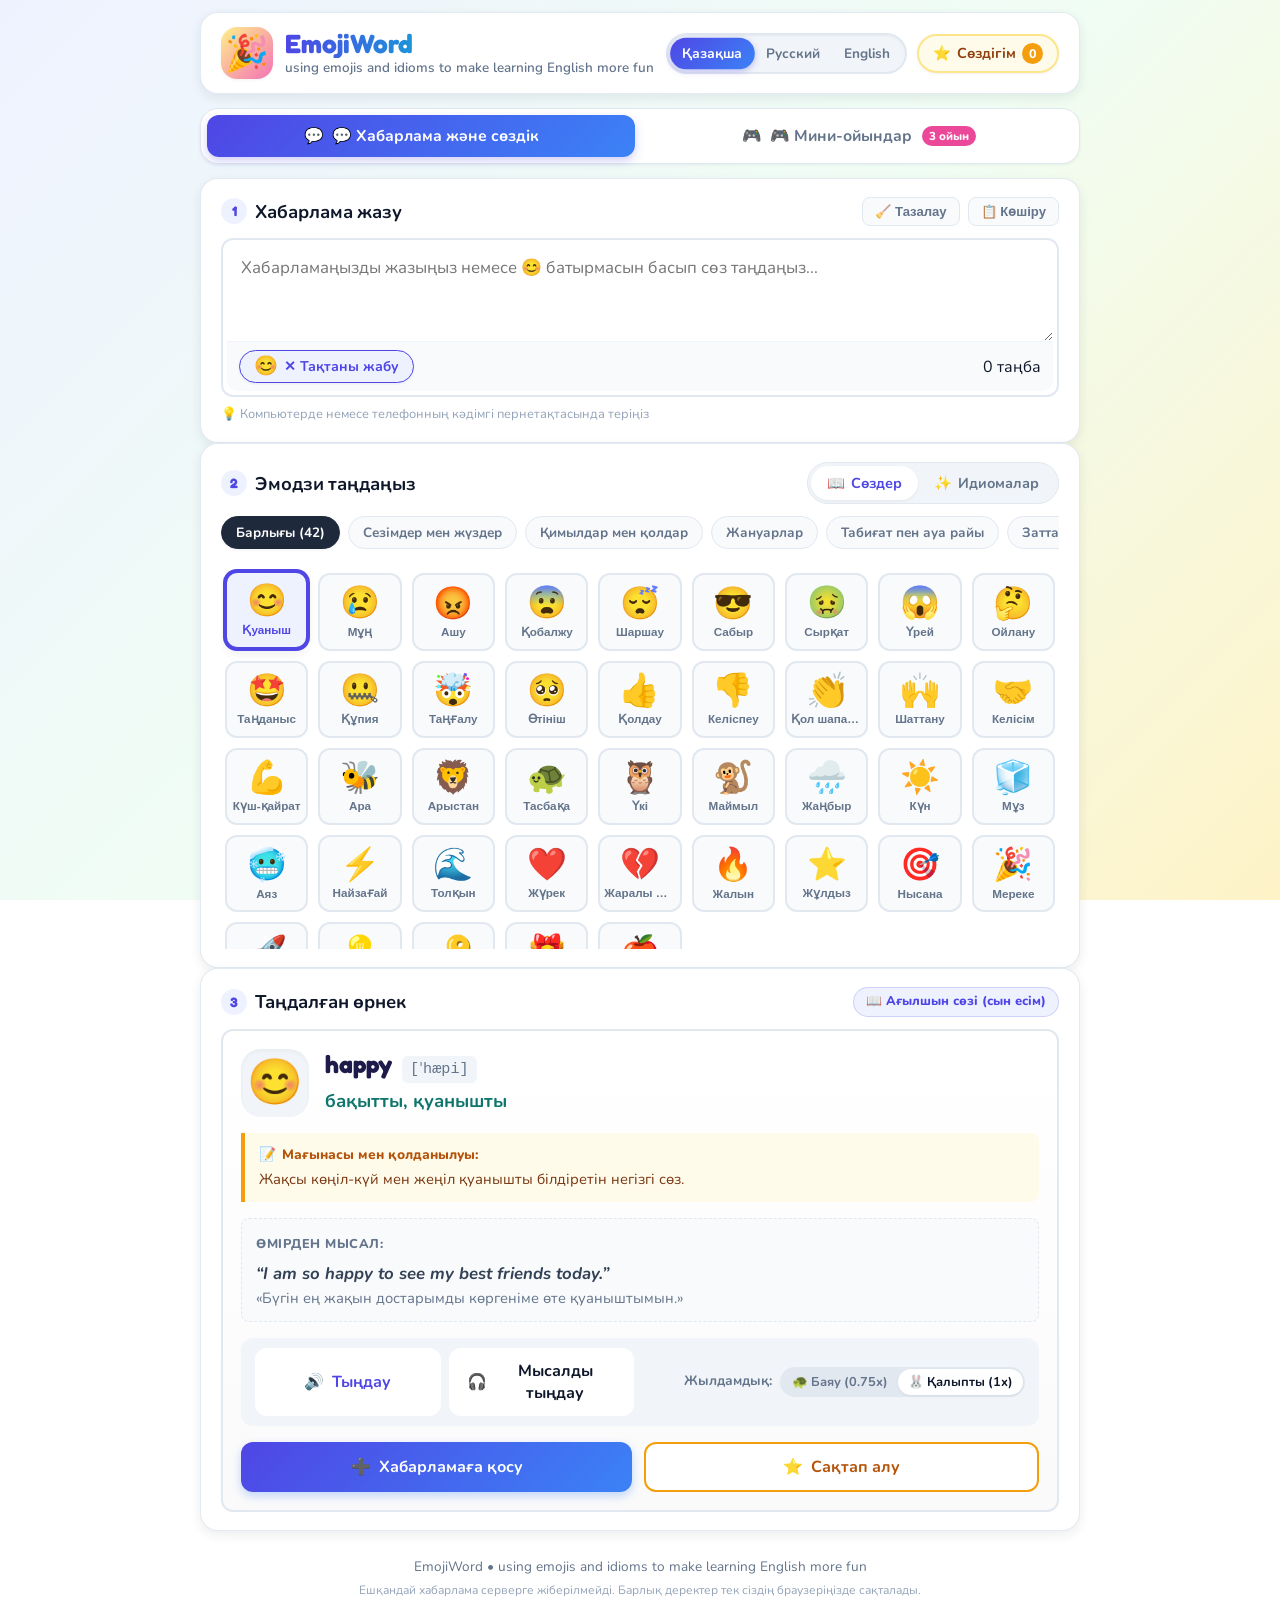
==== index.html @ 50c8aa2b "Add files via upload" ====
<!DOCTYPE html>
<html lang="kk">
<head>
  <meta charset="UTF-8">
  <meta name="viewport" content="width=device-width, initial-scale=1.0, maximum-scale=1.0, user-scalable=no">
  <title>EmojiWord — using emojis and idioms to make learning English more fun</title>
  <link rel="stylesheet" href="style.css">
  <link rel="preconnect" href="https://fonts.googleapis.com">
  <link rel="preconnect" href="https://fonts.gstatic.com" crossorigin>
  <link href="https://fonts.googleapis.com/css2?family=Fredoka:wght@500;600;700&family=Nunito:wght@400;600;700;800&display=swap" rel="stylesheet">
</head>
<body>
  <div class="app-container">
    
    <!-- Шапка приложения -->
    <header class="app-header">
      <div class="header-brand">
        <div class="brand-logo" aria-hidden="true">🎉</div>
        <div class="brand-text">
          <h1 class="brand-title">EmojiWord</h1>
          <!-- Точный неизменный английский подзаголовок по требованию -->
          <p class="brand-subtitle" id="brand-subtitle">using emojis and idioms to make learning English more fun</p>
        </div>
      </div>

      <div class="header-controls">
        <!-- Заметный переключатель языков: Қазақша / Русский / English -->
        <div class="lang-selector-group" role="group" aria-label="Тілді таңдау / Выбор языка / Language selection">
          <button type="button" class="lang-btn active" data-lang="kk" title="Қазақ тілі">Қазақша</button>
          <button type="button" class="lang-btn" data-lang="ru" title="Русский язык">Русский</button>
          <button type="button" class="lang-btn" data-lang="en" title="English language">English</button>
        </div>

        <button id="open-favorites-btn" class="btn-favorites" title="Сақталған сөздік">
          <span class="star-icon">⭐</span>
          <span class="fav-label" id="fav-label">Сөздігім</span>
          <span id="fav-counter" class="fav-badge">0</span>
        </button>
      </div>
    </header>

    <!-- Основные разделы: Вкладки переключения «Чат / Сөздік» и «Мини-ойындар» -->
    <nav class="app-nav" aria-label="Басты мәзір">
      <button type="button" id="tab-messenger-btn" class="nav-tab-btn active">
        <span class="tab-icon">💬</span>
        <span class="tab-title" id="tab-messenger-text">Хабарлама және сөздік</span>
      </button>
      <button type="button" id="tab-games-btn" class="nav-tab-btn">
        <span class="tab-icon">🎮</span>
        <span class="tab-title" id="tab-games-text">Мини-ойындар</span>
        <span class="games-badge">3 ойын</span>
      </button>
    </nav>

    <!-- ОСНОВНОЙ КОНТЕНТ -->
    <main class="app-main">

      <!-- ========================================================
           РАЗДЕЛ 1: МЕССЕНДЖЕР И УЧЕБНАЯ ПАНЕЛЬ ЭМОДЗИ
           ======================================================== -->
      <div id="view-messenger" class="app-view">
        
        <!-- Поле ввода в стиле мессенджера (без самодельной буквенной клавиатуры!) -->
        <section class="section-composer card-box" aria-labelledby="composer-heading">
          <div class="section-header-compact">
            <h2 id="composer-heading" class="section-title">
              <span class="step-num">1</span>
              <span id="composer-heading-text">Хабарлама жазу</span>
            </h2>
            <div class="composer-tools">
              <button id="clear-text-btn" class="btn-tool" title="Мәтінді тазалау">
                🧹 Тазалау
              </button>
              <button id="copy-text-btn" class="btn-tool" title="Көшіріп алу">
                📋 Көшіру
              </button>
            </div>
          </div>

          <!-- Контейнер ввода сообщения с кнопкой вызова эмодзи-панели -->
          <div class="messenger-input-box">
            <textarea 
              id="message-input" 
              placeholder="Хабарламаңызды жазыңыз немесе 😊 батырмасын басып сөз таңдаңыз..." 
              rows="3" 
              aria-label="Хабарлама енгізу"></textarea>

            <div class="messenger-action-bar">
              <button type="button" id="toggle-emoji-panel-btn" class="btn-toggle-emoji active" title="Эмодзи тақтасын ашу/жабу">
                <span class="emoji-btn-icon">😊</span>
                <span id="toggle-emoji-label">Эмодзи тақтасы</span>
              </button>
              <div class="input-info-wrap">
                <span id="char-counter" class="counter-text">0 таңба</span>
              </div>
            </div>
          </div>
          <p class="input-hint" id="input-hint">💡 Компьютерде немесе телефонның кәдімгі пернетақтасында теріңіз</p>
        </section>

        <!-- Учебная панель эмодзи с фильтром категорий (40+ эмодзи) -->
        <section id="emoji-panel-container" class="section-emoji-selector card-box" aria-labelledby="emoji-heading">
          <div class="selector-top-bar">
            <h2 id="emoji-heading" class="section-title">
              <span class="step-num">2</span>
              <span id="emoji-heading-text">Эмодзи таңдаңыз</span>
            </h2>
            
            <!-- Переключатель режима: Слова / Идиомы -->
            <div class="mode-toggle-group" role="tablist" aria-label="Оқу режимін таңдау">
              <button id="mode-words-btn" class="mode-btn active" role="tab" aria-selected="true">
                <span class="mode-icon">📖</span>
                <span class="mode-text" id="mode-words-text">Сөздер</span>
              </button>
              <button id="mode-idioms-btn" class="mode-btn" role="tab" aria-selected="false">
                <span class="mode-icon">✨</span>
                <span class="mode-text" id="mode-idioms-text">Идиомалар</span>
              </button>
            </div>
          </div>

          <!-- Фильтры категорий эмодзи -->
          <div class="category-chips-bar" role="tablist" aria-label="Эмодзи санаттары">
            <button type="button" class="category-chip active" data-category="all" id="cat-all-btn">Барлығы (42)</button>
            <button type="button" class="category-chip" data-category="faces" id="cat-faces-btn">Сезімдер мен жүздер</button>
            <button type="button" class="category-chip" data-category="gestures" id="cat-gestures-btn">Қимылдар мен қолдар</button>
            <button type="button" class="category-chip" data-category="animals" id="cat-animals-btn">Жануарлар</button>
            <button type="button" class="category-chip" data-category="nature" id="cat-nature-btn">Табиғат</button>
            <button type="button" class="category-chip" data-category="objects" id="cat-objects-btn">Заттар мен белгілер</button>
          </div>

          <!-- Сетка из 42 эмодзи -->
          <div class="emoji-grid" id="emoji-grid" role="group" aria-label="Эмодзилер жинағы">
            <!-- Генерируется из data.js на текущем языке -->
          </div>
        </section>

        <!-- Карточка выбранного выражения -->
        <section class="section-card card-box" aria-labelledby="card-heading">
          <div class="section-header-compact">
            <h2 id="card-heading" class="section-title">
              <span class="step-num">3</span>
              <span id="card-heading-text">Таңдалған өрнек</span>
            </h2>
            <span id="card-badge" class="badge-mode">📖 Ағылшын сөзі</span>
          </div>

          <div class="expression-card" id="expression-card">
            <!-- Эмодзи, Слово (всегда EN), Транскрипция, Перевод -->
            <div class="card-hero">
              <div class="card-emoji-bubble" id="card-emoji">😊</div>
              <div class="card-hero-info">
                <div class="card-title-row">
                  <h3 class="card-term" id="card-term">happy</h3>
                  <span class="card-transcription" id="card-transcription">[ˈhæpi]</span>
                </div>
                <div class="card-translation" id="card-translation">бақытты, қуанышты</div>
              </div>
            </div>

            <!-- Блок нюанса смысла / фишки идиомы -->
            <div class="nuance-panel" id="nuance-panel">
              <div class="nuance-title">
                <span id="nuance-icon">💡</span>
                <span id="nuance-header">Мағынасы мен қолданылуы:</span>
              </div>
              <p class="nuance-text" id="card-nuance">
                Жақсы көңіл-күй мен қуанышты білдіретін негізгі сөз.
              </p>
            </div>

            <!-- Блок примера: английское предложение + перевод -->
            <div class="example-panel">
              <div class="example-header">
                <span class="example-tag" id="example-tag">Өмірден мысал:</span>
              </div>
              <div class="example-content">
                <p class="example-en" id="card-example">I am so happy to see my best friends today.</p>
                <p class="example-ru" id="card-example-ru">Бүгін ең жақын достарымды көргеніме өте қуаныштымын.</p>
              </div>
            </div>

            <!-- Управление озвучкой -->
            <div class="speech-controls-panel">
              <div class="speech-buttons">
                <button id="speak-term-btn" class="btn-action btn-speak" title="Сөздің айтылуын тыңдау">
                  <span class="btn-icon">🔊</span>
                  <span class="btn-label" id="speak-term-label">Тыңдау</span>
                </button>
                <button id="speak-example-btn" class="btn-action btn-speak-secondary" title="Мысалдың айтылуын тыңдау">
                  <span class="btn-icon">🎧</span>
                  <span class="btn-label" id="speak-example-label">Мысалды тыңдау</span>
                </button>
              </div>

              <!-- Переключатель скорости речи -->
              <div class="speed-selector" aria-label="Дауыс жылдамдығы">
                <span class="speed-label" id="speed-label-text">Жылдамдық:</span>
                <div class="speed-toggle">
                  <button id="speed-slow-btn" class="speed-btn" data-speed="0.75" title="Баяу жылдамдық">
                    🐢 Баяу (0.75x)
                  </button>
                  <button id="speed-normal-btn" class="speed-btn active" data-speed="1.0" title="Қалыпты жылдамдық">
                    🐰 Қалыпты (1x)
                  </button>
                </div>
              </div>
            </div>

            <!-- Статус озвучки при ошибках -->
            <div id="speech-status" class="speech-status-banner hidden" role="status" aria-live="polite">
              <span id="speech-status-icon">⚠️</span>
              <span id="speech-status-text">Дауыстап оқу әзірше қолжетімді емес</span>
            </div>

            <!-- Нижние кнопки: Вставить в сообщение (в позицию курсора или заменяя выделение) и Сохранить -->
            <div class="card-actions-bottom">
              <button id="insert-into-message-btn" class="btn-action btn-insert" title="Бұл сөзді хабарламаға қосу">
                <span class="btn-icon">➕</span>
                <span class="btn-label" id="insert-btn-label">Хабарламаға қосу</span>
              </button>
              <button id="toggle-favorite-btn" class="btn-action btn-favorite-toggle" title="Сөздікке сақтау">
                <span class="btn-icon">⭐</span>
                <span class="btn-label" id="fav-btn-label">Сақтап алу</span>
              </button>
            </div>
          </div>
        </section>
      </div>


      <!-- ========================================================
           РАЗДЕЛ 2: МИНИ-ИГРЫ (3 УВЛЕКАТЕЛЬНЫЕ ИГРЫ)
           ======================================================== -->
      <div id="view-games" class="app-view hidden">
        
        <!-- Меню выбора мини-игр -->
        <section id="games-menu-section" class="games-menu-container card-box">
          <div class="games-menu-header">
            <h2 class="games-main-title" id="games-title">Ағылшын тілі мини-ойындары</h2>
            <p class="games-subtitle" id="games-subtitle">Ойын арқылы сөздер мен идиомаларды тез әрі қызықты есте сақтаңыз!</p>
          </div>

          <div class="games-cards-grid">
            <!-- Игра 1 -->
            <div class="game-card">
              <div class="game-card-icon">🎯</div>
              <h3 class="game-card-title" id="game1-title">1. Эмоцияны тап</h3>
              <p class="game-card-desc" id="game1-desc">Ағылшын сөзін оқып, сәйкес келетін эмодзиді таңдаңыз.</p>
              <button type="button" class="btn-game-launch" id="start-game1-btn">
                <span id="btn-play-1">Ойнау</span> 🚀
              </button>
            </div>

            <!-- Игра 2 -->
            <div class="game-card">
              <div class="game-card-icon">🧩</div>
              <h3 class="game-card-title" id="game2-title">2. Идиоманы құрастыр</h3>
              <p class="game-card-desc" id="game2-desc">Шашылған сөздерден дұрыс ағылшын идиомасын жинаңыз.</p>
              <button type="button" class="btn-game-launch" id="start-game2-btn">
                <span id="btn-play-2">Ойнау</span> 🚀
              </button>
            </div>

            <!-- Игра 3 -->
            <div class="game-card">
              <div class="game-card-icon">🎧</div>
              <h3 class="game-card-title" id="game3-title">3. Тыңдап таңда</h3>
              <p class="game-card-desc" id="game3-desc">Ағылшынша сөзді тыңдап, оған сәйкес эмодзиді табыңыз.</p>
              <button type="button" class="btn-game-launch" id="start-game3-btn">
                <span id="btn-play-3">Ойнау</span> 🚀
              </button>
            </div>
          </div>
        </section>

        <!-- Игровой экран (для всех трёх игр) -->
        <section id="game-active-section" class="game-active-container card-box hidden">
          <div class="game-top-bar">
            <button type="button" id="game-back-btn" class="btn-back-game">
              ← Мини-ойындарға оралу
            </button>
            <div class="game-progress-badge" id="game-progress-text">
              5-тен 1-сұрақ
            </div>
          </div>

          <!-- Игровое поле -->
          <div id="game-stage" class="game-stage">
            <!-- Динамически рендерится JS-движком -->
          </div>
        </section>

      </div>

    </main>

    <!-- Подвал приложения -->
    <footer class="app-footer">
      <div class="footer-info">
        <p id="footer-info-text"><strong>EmojiWord</strong> &bull; using emojis and idioms to make learning English more fun</p>
        <p class="footer-subtext" id="footer-subtext">Ешқандай хабарлама серверге жіберілмейді. Барлық деректер тек құрылғыңызда сақталады.</p>
      </div>
    </footer>
  </div>

  <!-- Модальное окно избранного («Таңдаулылар / Мой словарик») -->
  <div id="favorites-modal" class="modal-overlay hidden" role="dialog" aria-modal="true" aria-labelledby="fav-modal-title">
    <div class="modal-container">
      <div class="modal-header">
        <div class="modal-title-wrap">
          <span class="modal-icon">⭐</span>
          <h2 id="fav-modal-title" class="modal-title">Таңдаулылар (Менің сөздігім)</h2>
        </div>
        <button id="close-favorites-btn" class="btn-close-modal" title="Жабу">&times;</button>
      </div>

      <div class="modal-body">
        <p class="fav-summary" id="fav-summary-text">Сөздігіңізде әзірше ештеңе жоқ.</p>
        <div class="favorites-list" id="favorites-list">
          <!-- Генерируется через JS -->
        </div>
      </div>

      <div class="modal-footer">
        <button id="clear-favorites-btn" class="btn-modal-danger" title="Барлық сақталған сөздерді өшіру">
          🗑️ Сөздікті толық тазалау
        </button>
        <button id="close-modal-bottom-btn" class="btn-modal-primary">
          Дайын
        </button>
      </div>
    </div>
  </div>

  <!-- Всплывающий Тост-уведомление -->
  <div id="toast" class="toast hidden" role="alert" aria-live="assertive">
    <span id="toast-icon">✨</span>
    <span id="toast-message">Хабарлама</span>
  </div>

  <!-- Скрипты: i18n, базы данных, мини-игры и приложение -->
  <script src="i18n.js"></script>
  <script src="data.js"></script>
  <script src="games-data.js"></script>
  <script src="app.js"></script>
</body>
</html>
---- style.css ----
/* =========================================================
   EmojiWord — Стили интерфейса
   Современный, адаптивный дизайн для телефонов, планшетов и ПК
   ========================================================= */

:root {
  --font-main: 'Nunito', -apple-system, BlinkMacSystemFont, 'Segoe UI', Roboto, sans-serif;
  --font-fun: 'Fredoka', cursive, var(--font-main);

  /* Палитра цветов */
  --bg-page: #f1f5f9;
  --bg-card: #ffffff;
  --bg-subtle: #f8fafc;
  
  --primary: #4f46e5;
  --primary-hover: #4338ca;
  --primary-light: #eef2ff;
  
  --secondary: #06b6d4;
  --secondary-light: #ecfeff;

  --accent-star: #f59e0b;
  --accent-star-bg: #fffbeb;
  
  --success: #10b981;
  --success-light: #ecfdf5;

  --danger: #ef4444;
  --danger-light: #fef2f2;

  --text-dark: #0f172a;
  --text-muted: #64748b;
  --text-light: #94a3b8;

  --border-color: #e2e8f0;
  --border-focus: #818cf8;

  --shadow-sm: 0 1px 3px rgba(15, 23, 42, 0.06);
  --shadow-md: 0 4px 12px rgba(15, 23, 42, 0.08);
  --shadow-lg: 0 10px 25px -5px rgba(15, 23, 42, 0.12);
  --radius-lg: 18px;
  --radius-md: 12px;
  --radius-sm: 8px;
  --radius-full: 9999px;
}

*, *::before, *::after {
  box-sizing: border-box;
  margin: 0;
  padding: 0;
}

html, body {
  overflow-x: hidden;
  max-width: 100%;
}

body {
  font-family: var(--font-main);
  background: linear-gradient(135deg, #eef2ff 0%, #f0fdf4 50%, #fef3c7 100%);
  background-attachment: fixed;
  color: var(--text-dark);
  min-height: 100vh;
  padding: 12px;
  padding-bottom: calc(16px + env(safe-area-inset-bottom, 0px));
  line-height: 1.5;
  -webkit-font-smoothing: antialiased;
  -webkit-tap-highlight-color: transparent;
}

/* Контейнер приложения */
.app-container {
  max-width: 880px;
  margin: 0 auto;
  display: flex;
  flex-direction: column;
  gap: 14px;
}

/* Карточки секций */
.card-box {
  background: var(--bg-card);
  border-radius: var(--radius-lg);
  padding: 18px 20px;
  box-shadow: var(--shadow-md);
  border: 1px solid rgba(226, 232, 240, 0.9);
  transition: transform 0.15s ease, box-shadow 0.15s ease;
}

.section-title {
  font-family: var(--font-fun);
  font-size: 1.15rem;
  font-weight: 700;
  color: var(--text-dark);
  display: flex;
  align-items: center;
  gap: 8px;
}

.step-num {
  display: inline-flex;
  align-items: center;
  justify-content: center;
  width: 26px;
  height: 26px;
  background: var(--primary-light);
  color: var(--primary);
  border-radius: 50%;
  font-size: 0.85rem;
  font-weight: 800;
}

.section-header-compact {
  display: flex;
  align-items: center;
  justify-content: space-between;
  margin-bottom: 12px;
  flex-wrap: wrap;
  gap: 8px;
}

/* ---------------------------------------------------------
   Шапка приложения
   --------------------------------------------------------- */
.app-header {
  display: flex;
  align-items: center;
  justify-content: space-between;
  background: #ffffff;
  padding: 14px 20px;
  border-radius: var(--radius-lg);
  box-shadow: var(--shadow-md);
  border: 1px solid rgba(226, 232, 240, 0.9);
  flex-wrap: wrap;
  gap: 12px;
}

.header-brand {
  display: flex;
  align-items: center;
  gap: 12px;
  flex: 1;
  min-width: 240px;
}

.brand-logo {
  font-size: 2.2rem;
  background: linear-gradient(135deg, #fef08a, #f472b6);
  width: 52px;
  height: 52px;
  min-width: 52px;
  border-radius: 16px;
  display: flex;
  align-items: center;
  justify-content: center;
  box-shadow: var(--shadow-sm);
}

.brand-title {
  font-family: var(--font-fun);
  font-size: 1.65rem;
  font-weight: 800;
  background: linear-gradient(90deg, #4f46e5, #06b6d4, #ec4899);
  -webkit-background-clip: text;
  -webkit-text-fill-color: transparent;
  line-height: 1.1;
}

.brand-subtitle {
  font-size: 0.84rem;
  color: var(--text-muted);
  font-weight: 600;
  margin-top: 2px;
  font-family: var(--font-main);
  line-height: 1.25;
}

/* Элементы управления в шапке */
.header-controls {
  display: flex;
  align-items: center;
  gap: 10px;
  flex-wrap: wrap;
}

/* Заметный переключатель языка (Қазақша / Русский / English) */
.lang-selector-group {
  display: inline-flex;
  background: #f1f5f9;
  padding: 3px;
  border-radius: var(--radius-full);
  border: 2px solid #e2e8f0;
  box-shadow: inset 0 1px 2px rgba(0, 0, 0, 0.05);
}

.lang-btn {
  border: none;
  background: transparent;
  padding: 6px 12px;
  border-radius: var(--radius-full);
  font-family: var(--font-main);
  font-size: 0.85rem;
  font-weight: 700;
  color: var(--text-muted);
  cursor: pointer;
  transition: all 0.2s cubic-bezier(0.4, 0, 0.2, 1);
  white-space: nowrap;
}

.lang-btn:hover:not(.active) {
  color: var(--text-dark);
  background: rgba(255, 255, 255, 0.7);
}

.lang-btn.active {
  background: linear-gradient(135deg, #4f46e5 0%, #3b82f6 100%);
  color: #ffffff;
  box-shadow: 0 2px 6px rgba(79, 70, 229, 0.35);
  transform: scale(1.02);
}

/* Кнопка "Мой словарик" */
.btn-favorites {
  display: inline-flex;
  align-items: center;
  gap: 6px;
  background: var(--accent-star-bg);
  border: 2px solid #fde68a;
  color: #92400e;
  padding: 7px 14px;
  border-radius: var(--radius-full);
  font-family: var(--font-main);
  font-weight: 700;
  font-size: 0.9rem;
  cursor: pointer;
  transition: all 0.2s ease;
  box-shadow: var(--shadow-sm);
  white-space: nowrap;
}

.btn-favorites:hover {
  background: #fef3c7;
  transform: translateY(-1px);
  box-shadow: var(--shadow-md);
}

.fav-badge {
  background: var(--accent-star);
  color: #ffffff;
  padding: 2px 7px;
  border-radius: var(--radius-full);
  font-size: 0.78rem;
  font-weight: 800;
}

/* ---------------------------------------------------------
   Навигация: Вкладки «Сообщение» и «Мини-игры»
   --------------------------------------------------------- */
.app-nav {
  display: flex;
  gap: 10px;
  background: #ffffff;
  padding: 6px;
  border-radius: var(--radius-lg);
  box-shadow: var(--shadow-sm);
  border: 1px solid var(--border-color);
}

.nav-tab-btn {
  flex: 1;
  display: inline-flex;
  align-items: center;
  justify-content: center;
  gap: 8px;
  padding: 10px 16px;
  border-radius: var(--radius-md);
  border: none;
  background: transparent;
  font-family: var(--font-main);
  font-size: 0.98rem;
  font-weight: 700;
  color: var(--text-muted);
  cursor: pointer;
  transition: all 0.2s ease;
  position: relative;
}

.nav-tab-btn:hover:not(.active) {
  background: #f8fafc;
  color: var(--text-dark);
}

.nav-tab-btn.active {
  background: linear-gradient(135deg, #4f46e5 0%, #3b82f6 100%);
  color: #ffffff;
  box-shadow: 0 4px 10px rgba(79, 70, 229, 0.25);
}

.games-badge {
  background: #ec4899;
  color: #ffffff;
  padding: 2px 7px;
  border-radius: var(--radius-full);
  font-size: 0.72rem;
  font-weight: 800;
  margin-left: 2px;
}

/* ---------------------------------------------------------
   1. Блок набора сообщения (в стиле мессенджера)
   --------------------------------------------------------- */
.messenger-input-box {
  display: flex;
  flex-direction: column;
  background: #ffffff;
  border: 2px solid var(--border-color);
  border-radius: var(--radius-md);
  padding: 4px;
  transition: border-color 0.2s, box-shadow 0.2s;
}

.messenger-input-box:focus-within {
  border-color: var(--primary);
  box-shadow: 0 0 0 4px var(--primary-light);
}

#message-input {
  width: 100%;
  font-family: var(--font-main);
  font-size: 1.05rem;
  padding: 12px 14px;
  border: none;
  background: transparent;
  color: var(--text-dark);
  resize: vertical;
  min-height: 85px;
  line-height: 1.45;
}

#message-input:focus {
  outline: none;
}

.messenger-action-bar {
  display: flex;
  align-items: center;
  justify-content: space-between;
  padding: 8px 12px;
  border-top: 1px solid #f1f5f9;
  background: #f8fafc;
  border-radius: 0 0 10px 10px;
}

.btn-toggle-emoji {
  display: inline-flex;
  align-items: center;
  gap: 6px;
  background: #ffffff;
  border: 1px solid var(--border-color);
  color: var(--primary);
  padding: 6px 14px;
  border-radius: var(--radius-full);
  font-family: var(--font-main);
  font-size: 0.88rem;
  font-weight: 700;
  cursor: pointer;
  transition: all 0.2s ease;
  box-shadow: var(--shadow-sm);
}

.btn-toggle-emoji:hover {
  background: var(--primary-light);
  border-color: var(--primary);
  transform: translateY(-1px);
}

.btn-toggle-emoji.active {
  background: var(--primary-light);
  border-color: var(--primary);
  color: var(--primary);
}

.emoji-btn-icon {
  font-size: 1.2rem;
  line-height: 1;
}

.composer-tools {
  display: flex;
  gap: 8px;
}

.btn-tool {
  background: var(--bg-subtle);
  border: 1px solid var(--border-color);
  padding: 6px 12px;
  border-radius: var(--radius-sm);
  font-size: 0.82rem;
  font-weight: 700;
  color: var(--text-muted);
  cursor: pointer;
  transition: all 0.15s ease;
}

.btn-tool:hover {
  background: #e2e8f0;
  color: var(--text-dark);
}

.input-hint {
  font-size: 0.8rem;
  color: var(--text-light);
  margin-top: 8px;
}

/* ---------------------------------------------------------
   2. Учебная панель эмодзи и фильтр категорий
   --------------------------------------------------------- */
.selector-top-bar {
  display: flex;
  justify-content: space-between;
  align-items: center;
  margin-bottom: 12px;
  flex-wrap: wrap;
  gap: 10px;
}

.mode-toggle-group {
  display: flex;
  background: #f1f5f9;
  padding: 3px;
  border-radius: var(--radius-full);
  border: 1px solid var(--border-color);
}

.mode-btn {
  border: none;
  background: transparent;
  padding: 7px 16px;
  border-radius: var(--radius-full);
  font-family: var(--font-main);
  font-size: 0.9rem;
  font-weight: 700;
  color: var(--text-muted);
  cursor: pointer;
  display: inline-flex;
  align-items: center;
  gap: 6px;
  transition: all 0.2s ease;
}

.mode-btn.active {
  background: #ffffff;
  color: var(--primary);
  box-shadow: var(--shadow-sm);
}

/* Чипы категорий эмодзи */
.category-chips-bar {
  display: flex;
  gap: 8px;
  overflow-x: auto;
  padding-bottom: 8px;
  margin-bottom: 12px;
  -webkit-overflow-scrolling: touch;
  scrollbar-width: thin;
}

.category-chip {
  flex-shrink: 0;
  border: 1px solid var(--border-color);
  background: #f8fafc;
  color: var(--text-muted);
  padding: 6px 14px;
  border-radius: var(--radius-full);
  font-family: var(--font-main);
  font-size: 0.84rem;
  font-weight: 700;
  cursor: pointer;
  transition: all 0.15s ease;
}

.category-chip:hover {
  background: #f1f5f9;
  color: var(--text-dark);
}

.category-chip.active {
  background: #1e293b;
  color: #ffffff;
  border-color: #1e293b;
  box-shadow: var(--shadow-sm);
}

/* Сетка эмодзи */
.emoji-grid {
  display: grid;
  grid-template-columns: repeat(auto-fill, minmax(82px, 1fr));
  gap: 10px;
  max-height: 380px;
  overflow-y: auto;
  padding: 4px;
  scrollbar-width: thin;
}

.emoji-card-btn {
  display: flex;
  flex-direction: column;
  align-items: center;
  justify-content: center;
  background: var(--bg-subtle);
  border: 2px solid var(--border-color);
  border-radius: var(--radius-md);
  padding: 10px 4px;
  cursor: pointer;
  transition: all 0.15s ease;
  user-select: none;
  min-height: 72px;
}

.emoji-card-btn:hover {
  transform: translateY(-2px);
  border-color: #cbd5e1;
  background: #ffffff;
  box-shadow: var(--shadow-sm);
}

.emoji-card-btn.active {
  border-color: var(--primary);
  background: var(--primary-light);
  box-shadow: 0 0 0 2px var(--primary), var(--shadow-md);
  transform: translateY(-2px);
}

.emoji-card-icon {
  font-size: 2rem;
  line-height: 1.1;
  margin-bottom: 4px;
}

.emoji-card-label {
  font-size: 0.73rem;
  font-weight: 700;
  color: var(--text-muted);
  text-align: center;
  white-space: nowrap;
  overflow: hidden;
  text-overflow: ellipsis;
  max-width: 100%;
}

.emoji-card-btn.active .emoji-card-label {
  color: var(--primary);
}

/* ---------------------------------------------------------
   3. Карточка выражения
   --------------------------------------------------------- */
.badge-mode {
  background: var(--primary-light);
  color: var(--primary);
  font-size: 0.8rem;
  font-weight: 800;
  padding: 4px 12px;
  border-radius: var(--radius-full);
  border: 1px solid rgba(79, 70, 229, 0.2);
}

.badge-mode.idiom-mode {
  background: #fdf2f8;
  color: #db2777;
  border-color: rgba(219, 39, 119, 0.2);
}

.expression-card {
  background: linear-gradient(180deg, #ffffff 0%, #fafafa 100%);
  border: 2px solid var(--border-color);
  border-radius: var(--radius-md);
  padding: 18px;
  display: flex;
  flex-direction: column;
  gap: 16px;
}

.card-hero {
  display: flex;
  align-items: center;
  gap: 16px;
}

.card-emoji-bubble {
  font-size: 2.8rem;
  background: #f1f5f9;
  width: 68px;
  height: 68px;
  min-width: 68px;
  border-radius: 20px;
  display: flex;
  align-items: center;
  justify-content: center;
  box-shadow: inset 0 2px 4px rgba(0,0,0,0.04);
}

.card-hero-info {
  display: flex;
  flex-direction: column;
  gap: 4px;
  flex: 1;
}

.card-title-row {
  display: flex;
  align-items: baseline;
  gap: 10px;
  flex-wrap: wrap;
}

.card-term {
  font-family: var(--font-fun);
  font-size: 1.55rem;
  font-weight: 700;
  color: #1e1b4b;
  line-height: 1.2;
}

.card-transcription {
  font-family: monospace;
  font-size: 0.95rem;
  color: var(--text-muted);
  background: #f1f5f9;
  padding: 2px 8px;
  border-radius: 6px;
}

.card-translation {
  font-size: 1.15rem;
  font-weight: 700;
  color: #0f766e;
}

.nuance-panel {
  background: #fffbeb;
  border-left: 4px solid var(--accent-star);
  padding: 12px 14px;
  border-radius: 0 var(--radius-sm) var(--radius-sm) 0;
  display: flex;
  flex-direction: column;
  gap: 4px;
}

.nuance-title {
  display: flex;
  align-items: center;
  gap: 6px;
  font-size: 0.85rem;
  font-weight: 800;
  color: #b45309;
}

.nuance-text {
  font-size: 0.92rem;
  color: #78350f;
  line-height: 1.45;
}

.example-panel {
  background: #f8fafc;
  border: 1px dashed var(--border-color);
  padding: 12px 14px;
  border-radius: var(--radius-sm);
  display: flex;
  flex-direction: column;
  gap: 6px;
}

.example-tag {
  font-size: 0.8rem;
  font-weight: 800;
  text-transform: uppercase;
  letter-spacing: 0.5px;
  color: var(--text-muted);
}

.example-en {
  font-size: 1.05rem;
  font-weight: 700;
  color: #334155;
  font-style: italic;
}

.example-ru {
  font-size: 0.92rem;
  color: var(--text-muted);
}

.speech-controls-panel {
  display: flex;
  align-items: center;
  justify-content: space-between;
  flex-wrap: wrap;
  gap: 10px;
  padding: 10px 14px;
  background: #f1f5f9;
  border-radius: var(--radius-md);
}

.speech-buttons {
  display: flex;
  gap: 8px;
  flex-wrap: wrap;
}

.btn-speak {
  background: #ffffff;
  border: 2px solid #818cf8;
  color: var(--primary);
  padding: 8px 14px;
  border-radius: var(--radius-sm);
  font-family: var(--font-main);
  font-size: 0.9rem;
  font-weight: 700;
  cursor: pointer;
  display: inline-flex;
  align-items: center;
  gap: 6px;
  transition: all 0.15s ease;
}

.btn-speak:hover {
  background: var(--primary-light);
  transform: translateY(-1px);
}

.btn-speak.speaking {
  background: #e0e7ff;
  border-color: var(--primary);
  animation: pulse-border 1.2s infinite;
}

.btn-speak-secondary {
  background: #ffffff;
  border: 1px solid var(--border-color);
  color: var(--text-dark);
  padding: 8px 12px;
  border-radius: var(--radius-sm);
  font-family: var(--font-main);
  font-size: 0.9rem;
  font-weight: 600;
  cursor: pointer;
  display: inline-flex;
  align-items: center;
  gap: 6px;
  transition: all 0.15s ease;
}

.btn-speak-secondary:hover {
  background: #f8fafc;
  border-color: #94a3b8;
}

.speed-selector {
  display: flex;
  align-items: center;
  gap: 8px;
}

.speed-label {
  font-size: 0.85rem;
  font-weight: 700;
  color: var(--text-muted);
}

.speed-toggle {
  display: flex;
  background: #e2e8f0;
  padding: 2px;
  border-radius: var(--radius-full);
}

.speed-btn {
  border: none;
  background: transparent;
  padding: 4px 10px;
  border-radius: var(--radius-full);
  font-family: var(--font-main);
  font-size: 0.8rem;
  font-weight: 700;
  color: var(--text-muted);
  cursor: pointer;
  transition: all 0.15s ease;
}

.speed-btn.active {
  background: #ffffff;
  color: var(--text-dark);
  box-shadow: var(--shadow-sm);
}

.speech-status-banner {
  background: #fef2f2;
  border: 1px solid #fecaca;
  color: #991b1b;
  padding: 8px 12px;
  border-radius: var(--radius-sm);
  font-size: 0.85rem;
  font-weight: 600;
  display: flex;
  align-items: center;
  gap: 8px;
}

.card-actions-bottom {
  display: flex;
  gap: 12px;
  flex-wrap: wrap;
}

.btn-action {
  flex: 1;
  min-width: 170px;
  padding: 12px 18px;
  border-radius: var(--radius-md);
  font-family: var(--font-main);
  font-size: 1rem;
  font-weight: 700;
  cursor: pointer;
  display: inline-flex;
  align-items: center;
  justify-content: center;
  gap: 8px;
  transition: all 0.2s ease;
  border: none;
}

.btn-insert {
  background: linear-gradient(135deg, #4f46e5 0%, #3b82f6 100%);
  color: #ffffff;
  box-shadow: 0 4px 10px rgba(59, 130, 246, 0.3);
}

.btn-insert:hover {
  background: linear-gradient(135deg, #4338ca 0%, #2563eb 100%);
  transform: translateY(-2px);
  box-shadow: 0 6px 14px rgba(59, 130, 246, 0.4);
}

.btn-favorite-toggle {
  background: #ffffff;
  border: 2px solid var(--accent-star);
  color: #b45309;
}

.btn-favorite-toggle:hover {
  background: var(--accent-star-bg);
  transform: translateY(-2px);
}

.btn-favorite-toggle.is-favorite {
  background: var(--accent-star);
  color: #ffffff;
  box-shadow: 0 4px 10px rgba(245, 158, 11, 0.3);
}

/* ---------------------------------------------------------
   РАЗДЕЛ: МИНИ-ИГРЫ
   --------------------------------------------------------- */
.games-menu-container {
  display: flex;
  flex-direction: column;
  gap: 18px;
}

.games-menu-header {
  text-align: center;
  padding: 6px 0;
}

.games-main-title {
  font-family: var(--font-fun);
  font-size: 1.5rem;
  font-weight: 800;
  color: var(--text-dark);
}

.games-subtitle {
  font-size: 0.92rem;
  color: var(--text-muted);
  margin-top: 4px;
}

.games-cards-grid {
  display: grid;
  grid-template-columns: repeat(auto-fit, minmax(240px, 1fr));
  gap: 14px;
}

.game-card {
  background: var(--bg-subtle);
  border: 2px solid var(--border-color);
  border-radius: var(--radius-md);
  padding: 18px;
  display: flex;
  flex-direction: column;
  align-items: center;
  text-align: center;
  gap: 10px;
  transition: all 0.2s ease;
}

.game-card:hover {
  transform: translateY(-3px);
  border-color: #818cf8;
  background: #ffffff;
  box-shadow: var(--shadow-md);
}

.game-card-icon {
  font-size: 2.8rem;
  line-height: 1;
}

.game-card-title {
  font-family: var(--font-fun);
  font-size: 1.2rem;
  font-weight: 700;
  color: var(--text-dark);
}

.game-card-desc {
  font-size: 0.88rem;
  color: var(--text-muted);
  flex: 1;
}

.btn-game-launch {
  width: 100%;
  padding: 10px;
  border-radius: var(--radius-sm);
  border: none;
  background: linear-gradient(135deg, #4f46e5 0%, #3b82f6 100%);
  color: #ffffff;
  font-family: var(--font-main);
  font-size: 0.95rem;
  font-weight: 700;
  cursor: pointer;
  transition: all 0.15s ease;
}

.btn-game-launch:hover {
  transform: translateY(-2px);
  box-shadow: 0 4px 10px rgba(79, 70, 229, 0.3);
}

/* Игровой экран */
.game-active-container {
  display: flex;
  flex-direction: column;
  gap: 16px;
}

.game-top-bar {
  display: flex;
  align-items: center;
  justify-content: space-between;
  border-bottom: 1px solid var(--border-color);
  padding-bottom: 12px;
  flex-wrap: wrap;
  gap: 10px;
}

.btn-back-game {
  border: none;
  background: transparent;
  color: var(--primary);
  font-family: var(--font-main);
  font-size: 0.92rem;
  font-weight: 700;
  cursor: pointer;
  padding: 4px 8px;
  border-radius: var(--radius-sm);
  transition: background 0.15s;
}

.btn-back-game:hover {
  background: var(--primary-light);
}

.game-progress-badge {
  background: #e0e7ff;
  color: #3730a3;
  padding: 4px 14px;
  border-radius: var(--radius-full);
  font-size: 0.85rem;
  font-weight: 800;
}

/* Игровое поле (Stage) */
.game-stage-box {
  display: flex;
  flex-direction: column;
  gap: 18px;
  padding: 8px 0;
}

.game-prompt-card {
  background: #f8fafc;
  border: 2px dashed #cbd5e1;
  border-radius: var(--radius-md);
  padding: 20px;
  text-align: center;
  display: flex;
  flex-direction: column;
  align-items: center;
  gap: 8px;
}

.game-prompt-title {
  font-size: 0.85rem;
  font-weight: 800;
  text-transform: uppercase;
  letter-spacing: 0.5px;
  color: var(--text-muted);
}

.game-prompt-word {
  font-family: var(--font-fun);
  font-size: 2.2rem;
  font-weight: 700;
  color: #1e1b4b;
}

.game-prompt-trans {
  font-family: monospace;
  font-size: 1rem;
  color: var(--text-muted);
}

.game-prompt-hint {
  font-size: 1.05rem;
  font-weight: 700;
  color: #0f766e;
  margin-top: 4px;
}

/* Сетка вариантов эмодзи (для игры 1 и 3) */
.game-options-grid {
  display: grid;
  grid-template-columns: repeat(2, 1fr);
  gap: 14px;
}

.game-opt-btn {
  background: #ffffff;
  border: 3px solid var(--border-color);
  border-radius: var(--radius-md);
  padding: 16px;
  font-size: 3rem;
  line-height: 1;
  cursor: pointer;
  transition: all 0.15s ease;
  display: flex;
  align-items: center;
  justify-content: center;
  box-shadow: var(--shadow-sm);
  min-height: 90px;
}

.game-opt-btn:hover:not(:disabled) {
  transform: scale(1.03);
  border-color: #818cf8;
  background: #f8fafc;
}

.game-opt-btn.correct {
  border-color: var(--success);
  background: var(--success-light);
  transform: scale(1.03);
  animation: bounce 0.4s ease;
}

.game-opt-btn.wrong {
  border-color: var(--danger);
  background: var(--danger-light);
  opacity: 0.7;
}

/* Блок сборки идиомы (Игра 2) */
.idiom-build-box {
  display: flex;
  flex-direction: column;
  gap: 14px;
}

.build-slot-area {
  min-height: 64px;
  background: #f8fafc;
  border: 2px dashed #94a3b8;
  border-radius: var(--radius-md);
  padding: 12px;
  display: flex;
  flex-wrap: wrap;
  gap: 8px;
  align-items: center;
  justify-content: center;
}

.build-slot-empty-text {
  color: var(--text-light);
  font-size: 0.9rem;
  font-style: italic;
}

.word-chips-pool {
  display: flex;
  flex-wrap: wrap;
  gap: 8px;
  justify-content: center;
  padding: 10px;
  background: #f1f5f9;
  border-radius: var(--radius-md);
}

.word-chip {
  background: #ffffff;
  border: 2px solid #cbd5e1;
  color: #1e293b;
  padding: 8px 16px;
  border-radius: var(--radius-full);
  font-family: var(--font-fun);
  font-size: 1.1rem;
  font-weight: 700;
  cursor: pointer;
  transition: all 0.15s ease;
  box-shadow: var(--shadow-sm);
}

.word-chip:hover {
  border-color: var(--primary);
  background: var(--primary-light);
  transform: translateY(-2px);
}

.word-chip.in-slot {
  background: linear-gradient(135deg, #4f46e5, #3b82f6);
  color: #ffffff;
  border-color: #3730a3;
}

.idiom-controls-row {
  display: flex;
  justify-content: center;
  gap: 10px;
}

.btn-game-check {
  background: var(--success);
  color: #ffffff;
  border: none;
  padding: 10px 24px;
  border-radius: var(--radius-sm);
  font-family: var(--font-main);
  font-size: 1rem;
  font-weight: 700;
  cursor: pointer;
  transition: all 0.15s;
}

.btn-game-check:hover {
  background: #059669;
}

.btn-game-reset {
  background: #ffffff;
  border: 1px solid var(--border-color);
  color: var(--text-dark);
  padding: 10px 18px;
  border-radius: var(--radius-sm);
  font-family: var(--font-main);
  font-size: 0.95rem;
  font-weight: 700;
  cursor: pointer;
}

/* Блок обратной связи после ответа */
.feedback-box {
  padding: 14px 16px;
  border-radius: var(--radius-md);
  display: flex;
  flex-direction: column;
  gap: 8px;
  animation: toast-fade 0.25s ease;
}

.feedback-box.correct {
  background: var(--success-light);
  border: 2px solid #a7f3d0;
  color: #065f46;
}

.feedback-box.wrong {
  background: #fff1f2;
  border: 2px solid #fecdd3;
  color: #9f1239;
}

.feedback-header-row {
  display: flex;
  align-items: center;
  justify-content: space-between;
  flex-wrap: wrap;
  gap: 8px;
}

.feedback-status-title {
  font-size: 1.05rem;
  font-weight: 800;
}

.feedback-btn-speak {
  background: #ffffff;
  border: 1px solid currentColor;
  padding: 4px 10px;
  border-radius: var(--radius-full);
  font-size: 0.85rem;
  font-weight: 700;
  cursor: pointer;
}

.btn-next-question {
  align-self: flex-end;
  background: #1e293b;
  color: #ffffff;
  border: none;
  padding: 10px 20px;
  border-radius: var(--radius-sm);
  font-family: var(--font-main);
  font-size: 0.95rem;
  font-weight: 700;
  cursor: pointer;
  transition: all 0.15s;
}

.btn-next-question:hover {
  background: #0f172a;
  transform: translateX(2px);
}

/* Экран итогов раунда */
.round-results-card {
  text-align: center;
  padding: 24px 12px;
  display: flex;
  flex-direction: column;
  align-items: center;
  gap: 12px;
}

.round-trophy {
  font-size: 4rem;
  line-height: 1;
  animation: bounce 0.6s ease;
}

.round-score-title {
  font-family: var(--font-fun);
  font-size: 1.8rem;
  font-weight: 800;
  color: var(--text-dark);
}

.round-message {
  font-size: 1.05rem;
  font-weight: 600;
  color: var(--text-muted);
  max-width: 480px;
}

.round-actions-row {
  display: flex;
  gap: 12px;
  margin-top: 10px;
  flex-wrap: wrap;
  justify-content: center;
}

/* ---------------------------------------------------------
   Модальное окно избранного
   --------------------------------------------------------- */
.modal-overlay {
  position: fixed;
  top: 0;
  left: 0;
  width: 100vw;
  height: 100vh;
  background: rgba(15, 23, 42, 0.5);
  backdrop-filter: blur(4px);
  display: flex;
  align-items: center;
  justify-content: center;
  z-index: 999;
  padding: 16px;
}

.modal-container {
  background: #ffffff;
  border-radius: var(--radius-lg);
  width: 100%;
  max-width: 600px;
  max-height: 85vh;
  display: flex;
  flex-direction: column;
  box-shadow: var(--shadow-lg);
  overflow: hidden;
  animation: modal-enter 0.25s cubic-bezier(0.16, 1, 0.3, 1);
}

.modal-header {
  padding: 16px 20px;
  border-bottom: 1px solid var(--border-color);
  display: flex;
  align-items: center;
  justify-content: space-between;
  background: #f8fafc;
}

.modal-title-wrap {
  display: flex;
  align-items: center;
  gap: 10px;
}

.modal-icon {
  font-size: 1.4rem;
}

.modal-title {
  font-family: var(--font-fun);
  font-size: 1.25rem;
  font-weight: 700;
  color: var(--text-dark);
}

.btn-close-modal {
  border: none;
  background: transparent;
  font-size: 1.8rem;
  line-height: 1;
  color: var(--text-muted);
  cursor: pointer;
  padding: 0 4px;
}

.modal-body {
  padding: 16px 20px;
  overflow-y: auto;
  flex: 1;
  display: flex;
  flex-direction: column;
  gap: 12px;
}

.fav-summary {
  font-size: 0.9rem;
  color: var(--text-muted);
}

.favorites-list {
  display: flex;
  flex-direction: column;
  gap: 10px;
}

.fav-item {
  display: flex;
  align-items: center;
  justify-content: space-between;
  background: var(--bg-subtle);
  border: 1px solid var(--border-color);
  border-radius: var(--radius-md);
  padding: 12px 14px;
  gap: 12px;
}

.fav-item-main {
  display: flex;
  align-items: center;
  gap: 12px;
  flex: 1;
  min-width: 0;
}

.fav-item-emoji {
  font-size: 1.8rem;
}

.fav-item-text {
  display: flex;
  flex-direction: column;
  min-width: 0;
}

.fav-item-term {
  font-weight: 700;
  font-size: 1.05rem;
  color: var(--primary);
  white-space: nowrap;
  overflow: hidden;
  text-overflow: ellipsis;
}

.fav-item-type {
  font-size: 0.75rem;
  color: var(--text-light);
  font-weight: 600;
}

.fav-item-trans {
  font-size: 0.88rem;
  color: var(--text-dark);
  white-space: nowrap;
  overflow: hidden;
  text-overflow: ellipsis;
}

.fav-item-actions {
  display: flex;
  align-items: center;
  gap: 6px;
}

.btn-fav-action {
  background: #ffffff;
  border: 1px solid var(--border-color);
  padding: 6px 10px;
  border-radius: var(--radius-sm);
  font-size: 0.85rem;
  font-weight: 700;
  cursor: pointer;
  transition: all 0.15s ease;
}

.btn-fav-action:hover {
  background: #e2e8f0;
}

.btn-fav-remove {
  color: var(--danger);
  border-color: #fecaca;
}

.btn-fav-remove:hover {
  background: var(--danger-light);
}

.modal-footer {
  padding: 14px 20px;
  border-top: 1px solid var(--border-color);
  display: flex;
  justify-content: space-between;
  align-items: center;
  background: #f8fafc;
  flex-wrap: wrap;
  gap: 10px;
}

.btn-modal-danger {
  background: transparent;
  border: 1px solid #fecaca;
  color: var(--danger);
  padding: 8px 14px;
  border-radius: var(--radius-sm);
  font-size: 0.85rem;
  font-weight: 700;
  cursor: pointer;
}

.btn-modal-danger:hover {
  background: var(--danger-light);
}

.btn-modal-primary {
  background: var(--primary);
  color: #ffffff;
  border: none;
  padding: 8px 20px;
  border-radius: var(--radius-sm);
  font-size: 0.95rem;
  font-weight: 700;
  cursor: pointer;
}

/* ---------------------------------------------------------
   Подвал и тост
   --------------------------------------------------------- */
.app-footer {
  text-align: center;
  padding: 12px;
  color: var(--text-muted);
  font-size: 0.85rem;
}

.footer-subtext {
  font-size: 0.75rem;
  color: var(--text-light);
  margin-top: 4px;
}

.toast {
  position: fixed;
  bottom: 24px;
  left: 50%;
  transform: translateX(-50%);
  background: #1e293b;
  color: #ffffff;
  padding: 12px 22px;
  border-radius: var(--radius-full);
  box-shadow: var(--shadow-lg);
  font-size: 0.95rem;
  font-weight: 700;
  display: flex;
  align-items: center;
  gap: 10px;
  z-index: 1000;
  animation: toast-fade 0.25s ease;
  max-width: 90%;
  text-align: center;
}

.hidden {
  display: none !important;
}

@keyframes pulse-border {
  0% { box-shadow: 0 0 0 0 rgba(79, 70, 229, 0.4); }
  70% { box-shadow: 0 0 0 8px rgba(79, 70, 229, 0); }
  100% { box-shadow: 0 0 0 0 rgba(79, 70, 229, 0); }
}

@keyframes modal-enter {
  from { transform: scale(0.95) translateY(10px); opacity: 0; }
  to { transform: scale(1) translateY(0); opacity: 1; }
}

@keyframes toast-fade {
  from { opacity: 0; transform: translate(-50%, 15px); }
  to { opacity: 1; transform: translate(-50%, 0); }
}

@keyframes bounce {
  0%, 100% { transform: scale(1); }
  50% { transform: scale(1.12); }
}

/* ---------------------------------------------------------
   АДАПТИВНОСТЬ ДЛЯ ТЕЛЕФОНОВ (ANDROID & IPHONE)
   --------------------------------------------------------- */
@media (max-width: 640px) {
  body {
    padding: 8px;
    padding-bottom: calc(14px + env(safe-area-inset-bottom, 0px));
  }

  .app-container {
    gap: 10px;
  }

  .card-box {
    padding: 14px 12px;
    border-radius: 14px;
  }

  .app-header {
    padding: 10px 12px;
    gap: 10px;
  }

  .header-brand {
    min-width: 0;
    gap: 10px;
  }

  .brand-logo {
    width: 44px;
    height: 44px;
    min-width: 44px;
    font-size: 1.8rem;
  }

  .brand-title {
    font-size: 1.35rem;
  }

  .brand-subtitle {
    font-size: 0.78rem;
  }

  .header-controls {
    width: 100%;
    justify-content: space-between;
  }

  .lang-selector-group {
    flex: 1;
    justify-content: space-around;
  }

  .lang-btn {
    padding: 5px 8px;
    font-size: 0.78rem;
    flex: 1;
    text-align: center;
  }

  .btn-favorites {
    padding: 6px 10px;
    font-size: 0.82rem;
  }

  .app-nav {
    padding: 4px;
  }

  .nav-tab-btn {
    padding: 8px 10px;
    font-size: 0.88rem;
  }

  .category-chips-bar {
    gap: 6px;
  }

  .category-chip {
    padding: 5px 11px;
    font-size: 0.78rem;
  }

  .emoji-grid {
    grid-template-columns: repeat(4, 1fr);
    gap: 8px;
    max-height: 320px;
  }

  .emoji-card-btn {
    min-height: 64px;
    padding: 6px 2px;
  }

  .emoji-card-icon {
    font-size: 1.7rem;
  }

  .emoji-card-label {
    font-size: 0.68rem;
  }

  .card-hero {
    gap: 12px;
  }

  .card-emoji-bubble {
    width: 56px;
    height: 56px;
    min-width: 56px;
    font-size: 2.2rem;
  }

  .card-term {
    font-size: 1.3rem;
  }

  .card-actions-bottom {
    flex-direction: column;
  }

  .btn-action {
    width: 100%;
  }

  .speech-controls-panel {
    flex-direction: column;
    align-items: stretch;
  }

  .speech-buttons {
    width: 100%;
  }

  .speech-buttons .btn-speak, 
  .speech-buttons .btn-speak-secondary {
    flex: 1;
    justify-content: center;
  }

  .speed-selector {
    justify-content: space-between;
    margin-top: 4px;
  }

  .game-opt-btn {
    font-size: 2.4rem;
    min-height: 80px;
    padding: 10px;
  }
}

@media (max-width: 380px) {
  .emoji-grid {
    grid-template-columns: repeat(3, 1fr);
  }
}
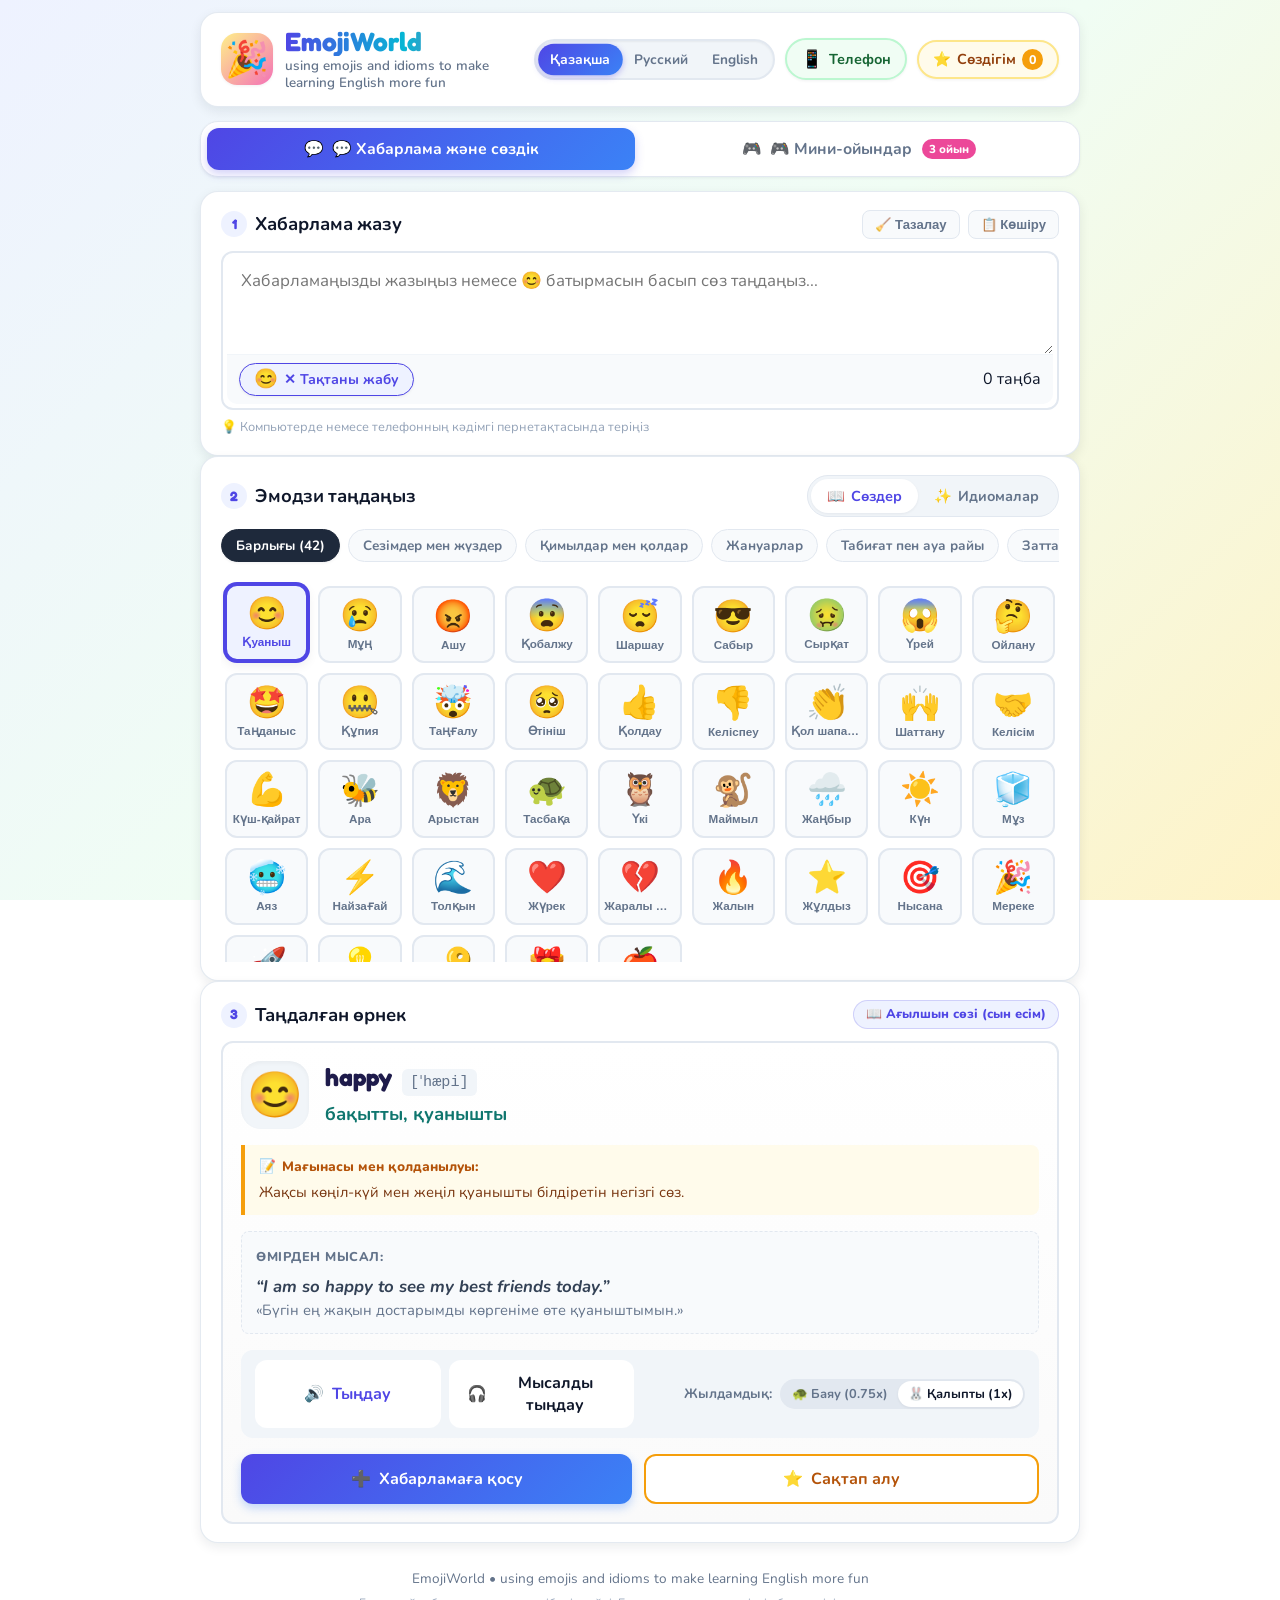
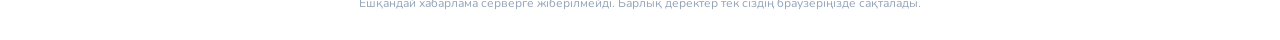
==== commit 4d6a3e50: "Add files via upload" ====
--- a/index.html
+++ b/index.html
@@ -3,7 +3,16 @@
 <head>
   <meta charset="UTF-8">
   <meta name="viewport" content="width=device-width, initial-scale=1.0, maximum-scale=1.0, user-scalable=no">
-  <title>EmojiWord — using emojis and idioms to make learning English more fun</title>
+  <title>EmojiWorld — using emojis and idioms to make learning English more fun</title>
+  <meta name="description" content="EmojiWorld — using emojis and idioms to make learning English more fun">
+  <meta name="application-name" content="EmojiWorld">
+  <meta name="apple-mobile-web-app-title" content="EmojiWorld">
+  <meta name="apple-mobile-web-app-capable" content="yes">
+  <meta name="apple-mobile-web-app-status-bar-style" content="default">
+  <meta name="theme-color" content="#4F46E5">
+  <meta property="og:title" content="EmojiWorld">
+  <meta property="og:description" content="using emojis and idioms to make learning English more fun">
+  <meta property="og:type" content="website">
   <link rel="stylesheet" href="style.css">
   <link rel="preconnect" href="https://fonts.googleapis.com">
   <link rel="preconnect" href="https://fonts.gstatic.com" crossorigin>
@@ -17,7 +26,7 @@
       <div class="header-brand">
         <div class="brand-logo" aria-hidden="true">🎉</div>
         <div class="brand-text">
-          <h1 class="brand-title">EmojiWord</h1>
+          <h1 class="brand-title">EmojiWorld</h1>
           <!-- Точный неизменный английский подзаголовок по требованию -->
           <p class="brand-subtitle" id="brand-subtitle">using emojis and idioms to make learning English more fun</p>
         </div>
@@ -30,6 +39,12 @@
           <button type="button" class="lang-btn" data-lang="ru" title="Русский язык">Русский</button>
           <button type="button" class="lang-btn" data-lang="en" title="English language">English</button>
         </div>
+
+        <!-- Кнопка QR-кода для телефона / компьютера -->
+        <button id="open-qr-btn" class="btn-qr-link" title="QR-код постоянной ссылки для телефона">
+          <span class="qr-btn-icon">📱</span>
+          <span class="qr-label" id="qr-btn-label">Телефон</span>
+        </button>
 
         <button id="open-favorites-btn" class="btn-favorites" title="Сақталған сөздік">
           <span class="star-icon">⭐</span>
@@ -298,10 +313,49 @@
     <!-- Подвал приложения -->
     <footer class="app-footer">
       <div class="footer-info">
-        <p id="footer-info-text"><strong>EmojiWord</strong> &bull; using emojis and idioms to make learning English more fun</p>
+        <p id="footer-info-text"><strong>EmojiWorld</strong> &bull; using emojis and idioms to make learning English more fun</p>
         <p class="footer-subtext" id="footer-subtext">Ешқандай хабарлама серверге жіберілмейді. Барлық деректер тек құрылғыңызда сақталады.</p>
       </div>
     </footer>
+  </div>
+
+  <!-- Модальное окно QR-кода («Телефоннан ашу / Открыть на телефоне») -->
+  <div id="qr-modal" class="modal-overlay hidden" role="dialog" aria-modal="true" aria-labelledby="qr-modal-title">
+    <div class="modal-container qr-modal-dialog">
+      <div class="modal-header">
+        <div class="modal-title-wrap">
+          <span class="modal-icon">📱</span>
+          <h2 id="qr-modal-title" class="modal-title">Смартфоннан ашу</h2>
+        </div>
+        <button id="close-qr-btn" class="btn-close-modal" title="Жабу">&times;</button>
+      </div>
+
+      <div class="modal-body qr-modal-body">
+        <p class="qr-description" id="qr-modal-desc">
+          Камераны осы QR-кодқа бағыттаңыз немесе сілтемені көшіріңіз:
+        </p>
+        
+        <div class="qr-code-wrapper">
+          <div id="qr-canvas-box" class="qr-canvas-box" aria-label="QR Code"></div>
+        </div>
+
+        <div class="qr-url-box">
+          <input type="text" id="qr-url-input" class="qr-url-input" readonly>
+          <button type="button" id="copy-qr-link-btn" class="btn-copy-link">
+            📋 Көшіру
+          </button>
+        </div>
+        <p class="qr-note" id="qr-modal-note">
+          💡 Бұл тұрақты HTTPS-сілтеме кез келген құрылғыда (Android, iPhone) компьютер өшірулі кезде де ашылады.
+        </p>
+      </div>
+
+      <div class="modal-footer">
+        <button id="close-qr-bottom-btn" class="btn-modal-primary">
+          Дайын
+        </button>
+      </div>
+    </div>
   </div>
 
   <!-- Модальное окно избранного («Таңдаулылар / Мой словарик») -->
@@ -339,7 +393,8 @@
     <span id="toast-message">Хабарлама</span>
   </div>
 
-  <!-- Скрипты: i18n, базы данных, мини-игры и приложение -->
+  <!-- Скрипты: генератор QR-кода, i18n, базы данных, мини-игры и приложение -->
+  <script src="qrcode.min.js"></script>
   <script src="i18n.js"></script>
   <script src="data.js"></script>
   <script src="games-data.js"></script>
--- a/style.css
+++ b/style.css
@@ -1,6 +1,6 @@
 /* =========================================================
-   EmojiWord — Стили интерфейса
-   Современный, адаптивный дизайн для телефонов, планшетов и ПК
+   EmojiWorld — Стили интерфейса
+   Адаптивный дизайн для мобильных устройств (iOS / Android) и ПК
    ========================================================= */
 
 :root {
@@ -219,6 +219,35 @@
   transform: scale(1.02);
 }
 
+/* Кнопка "Телефон" (QR-код постоянной ссылки) */
+.btn-qr-link {
+  display: inline-flex;
+  align-items: center;
+  gap: 6px;
+  background: #f0fdf4;
+  border: 2px solid #bbf7d0;
+  color: #166534;
+  padding: 7px 14px;
+  border-radius: var(--radius-full);
+  font-family: var(--font-main);
+  font-weight: 700;
+  font-size: 0.9rem;
+  cursor: pointer;
+  transition: all 0.2s ease;
+  box-shadow: var(--shadow-sm);
+  white-space: nowrap;
+}
+
+.btn-qr-link:hover {
+  background: #dcfce7;
+  transform: translateY(-1px);
+  box-shadow: var(--shadow-md);
+}
+
+.qr-btn-icon {
+  font-size: 1.1rem;
+}
+
 /* Кнопка "Мой словарик" */
 .btn-favorites {
   display: inline-flex;
@@ -1489,6 +1518,98 @@
   cursor: pointer;
 }
 
+/* Стили окна QR-кода */
+.qr-modal-dialog {
+  max-width: 440px;
+}
+
+.qr-modal-body {
+  display: flex;
+  flex-direction: column;
+  align-items: center;
+  text-align: center;
+  padding: 22px 24px;
+  gap: 16px;
+}
+
+.qr-description {
+  font-size: 0.95rem;
+  font-weight: 600;
+  color: var(--text-dark);
+  margin: 0;
+  line-height: 1.4;
+}
+
+.qr-code-wrapper {
+  background: #ffffff;
+  padding: 16px;
+  border-radius: var(--radius-lg);
+  border: 2px solid #e2e8f0;
+  box-shadow: 0 4px 16px rgba(0, 0, 0, 0.08);
+  display: flex;
+  align-items: center;
+  justify-content: center;
+}
+
+.qr-canvas-box {
+  display: flex;
+  align-items: center;
+  justify-content: center;
+  min-width: 190px;
+  min-height: 190px;
+}
+
+.qr-canvas-box img,
+.qr-canvas-box canvas {
+  display: block;
+  border-radius: 8px;
+}
+
+.qr-url-box {
+  display: flex;
+  width: 100%;
+  gap: 8px;
+}
+
+.qr-url-input {
+  flex: 1;
+  background: #f8fafc;
+  border: 1.5px solid #cbd5e1;
+  border-radius: var(--radius-md);
+  padding: 9px 12px;
+  font-size: 0.85rem;
+  color: var(--text-dark);
+  font-family: monospace;
+}
+
+.btn-copy-link {
+  background: var(--primary);
+  color: #ffffff;
+  border: none;
+  border-radius: var(--radius-md);
+  padding: 9px 14px;
+  font-size: 0.85rem;
+  font-weight: 700;
+  cursor: pointer;
+  white-space: nowrap;
+  transition: background 0.15s ease;
+}
+
+.btn-copy-link:hover {
+  background: var(--primary-hover);
+}
+
+.qr-note {
+  font-size: 0.8rem;
+  color: var(--text-muted);
+  line-height: 1.35;
+  background: #f8fafc;
+  padding: 10px 14px;
+  border-radius: var(--radius-md);
+  margin: 0;
+  border: 1px solid #e2e8f0;
+}
+
 /* ---------------------------------------------------------
    Подвал и тост
    --------------------------------------------------------- */
@@ -1611,6 +1732,11 @@
     text-align: center;
   }
 
+  .btn-qr-link {
+    padding: 6px 10px;
+    font-size: 0.82rem;
+  }
+
   .btn-favorites {
     padding: 6px 10px;
     font-size: 0.82rem;
